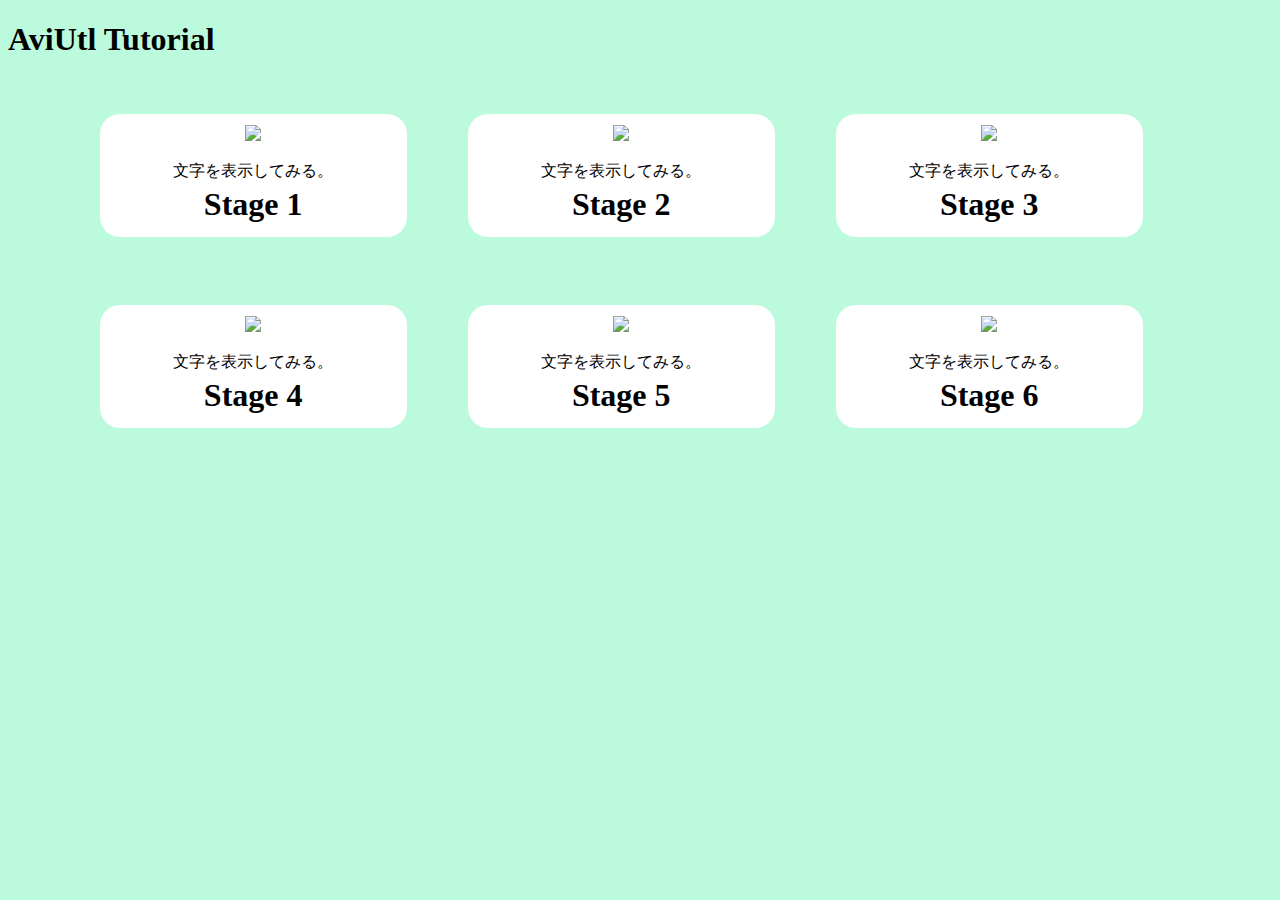
==== index.html @ 1c1b1e6e "Update index.html" ====
<!DOCTYPE html>
<html lang="en">
<head>
  <meta charset="UTF-8">
  <title>AviUtl Tutorial</title>
  <link rel="icon" type="image/png" href="" />
  <link href="https://fonts.googleapis.com/css2?family=Noto+Sans+JP&display=swap" rel="stylesheet">
  <link rel="stylesheet" href="style.css">
  <meta name="viewport" content="width=device-width,initial-scale=1" />
</head>
<body>
  <div class="header">
    <h1>AviUtl Tutorial</h1>
  </div>
  <div class="stage-container">
    <div class="stage1" id="stage">
      <img src="https://3.bp.blogspot.com/-NRVq6FSkbtQ/Wbg76GcgtEI/AAAAAAAAETc/ZW2Z3bPuxpwdcUFl8aS3Q2mEPoeXImklACLcBGAs/w1200-h630-p-k-no-nu/TA%25E6%2593%258D%25E4%25BD%259CSP.gif">
      <p>文字を表示してみる。</p>
      <h1>Stage 1</h1>
    </div>
    <div class="stage2" id="stage">
      <img src="https://3.bp.blogspot.com/-NRVq6FSkbtQ/Wbg76GcgtEI/AAAAAAAAETc/ZW2Z3bPuxpwdcUFl8aS3Q2mEPoeXImklACLcBGAs/w1200-h630-p-k-no-nu/TA%25E6%2593%258D%25E4%25BD%259CSP.gif">
      <p>文字を表示してみる。</p>
      <h1>Stage 2</h1>
    </div>
    <div class="stage3" id="stage">
      <img src="https://3.bp.blogspot.com/-NRVq6FSkbtQ/Wbg76GcgtEI/AAAAAAAAETc/ZW2Z3bPuxpwdcUFl8aS3Q2mEPoeXImklACLcBGAs/w1200-h630-p-k-no-nu/TA%25E6%2593%258D%25E4%25BD%259CSP.gif">
      <p>文字を表示してみる。</p>
      <h1>Stage 3</h1>
    </div>
    <div class="stage4" id="stage">
      <img src="https://3.bp.blogspot.com/-NRVq6FSkbtQ/Wbg76GcgtEI/AAAAAAAAETc/ZW2Z3bPuxpwdcUFl8aS3Q2mEPoeXImklACLcBGAs/w1200-h630-p-k-no-nu/TA%25E6%2593%258D%25E4%25BD%259CSP.gif">
      <p>文字を表示してみる。</p>
      <h1>Stage 4</h1>
    </div>
    <div class="stage5" id="stage">
      <img src="https://3.bp.blogspot.com/-NRVq6FSkbtQ/Wbg76GcgtEI/AAAAAAAAETc/ZW2Z3bPuxpwdcUFl8aS3Q2mEPoeXImklACLcBGAs/w1200-h630-p-k-no-nu/TA%25E6%2593%258D%25E4%25BD%259CSP.gif">
      <p>文字を表示してみる。</p>
      <h1>Stage 5</h1>
    </div>
    <div class="stage6" id="stage">
      <img src="https://3.bp.blogspot.com/-NRVq6FSkbtQ/Wbg76GcgtEI/AAAAAAAAETc/ZW2Z3bPuxpwdcUFl8aS3Q2mEPoeXImklACLcBGAs/w1200-h630-p-k-no-nu/TA%25E6%2593%258D%25E4%25BD%259CSP.gif">
      <p>文字を表示してみる。</p>
      <h1>Stage 6</h1>
    </div>
  </div>
</body>
</html>
---- style.css ----
body{
  background-color: #bbfadc;
}

.stage-container{
  width:90%;
  margin-left:5%;
  margin-right:5%;
  height:100%;
}

#stage{
  height:auto;
  width:25%;
  background-color:white;
  text-align:center;
  border-radius:20px;
  margin:3% 2.5%;
  padding:1%;
  display: inline-block;
} 

#stage img{
  width:90%;
  height:auto;
  margin-top:;
}

#stage h1{
  line-height:0px;
}
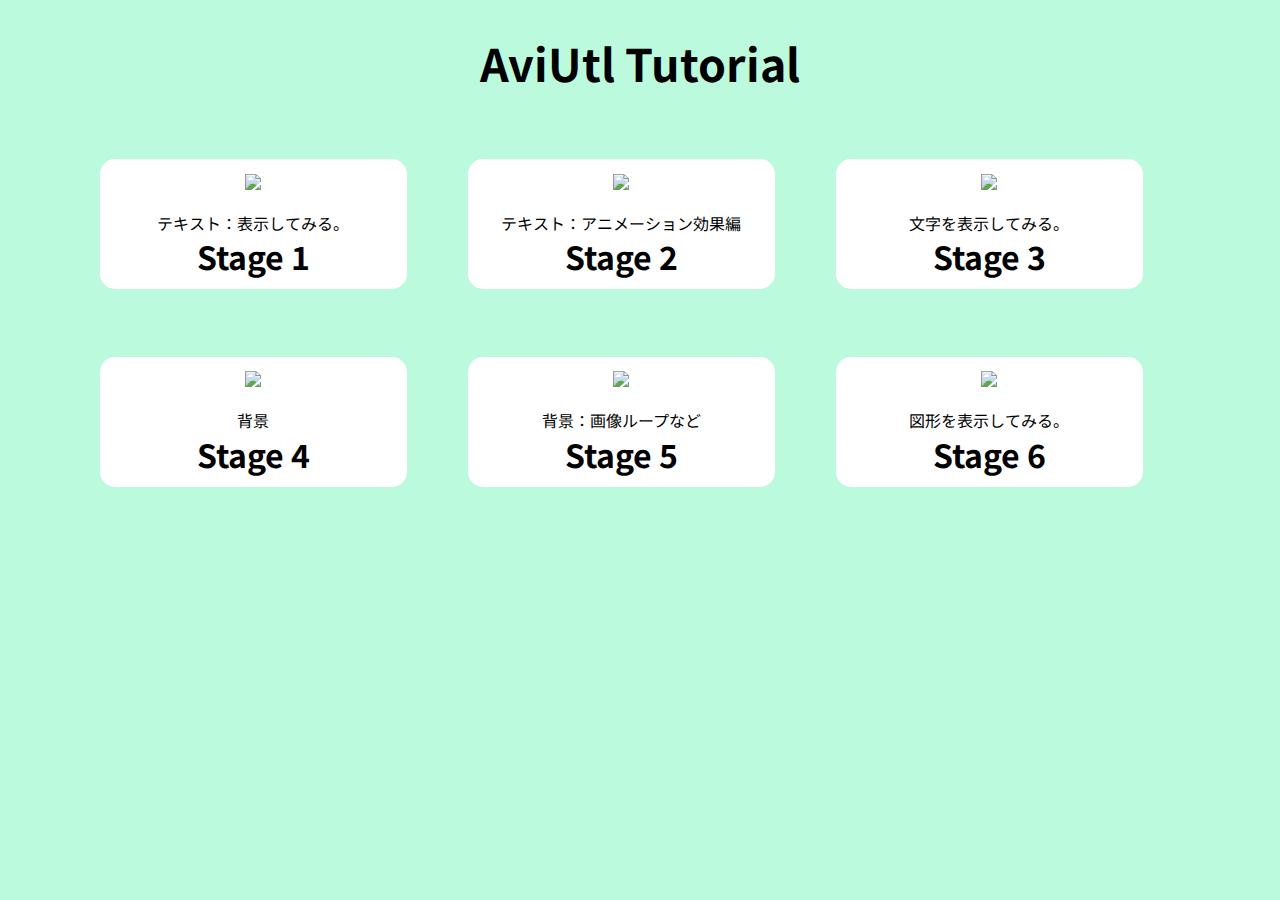
==== commit c2a9a51c: "Update index.html" ====
--- a/index.html
+++ b/index.html
@@ -15,12 +15,12 @@
   <div class="stage-container">
     <div class="stage1" id="stage">
       <img src="https://3.bp.blogspot.com/-NRVq6FSkbtQ/Wbg76GcgtEI/AAAAAAAAETc/ZW2Z3bPuxpwdcUFl8aS3Q2mEPoeXImklACLcBGAs/w1200-h630-p-k-no-nu/TA%25E6%2593%258D%25E4%25BD%259CSP.gif">
-      <p>文字を表示してみる。</p>
+      <p>テキスト：表示してみる。</p>
       <h1>Stage 1</h1>
     </div>
     <div class="stage2" id="stage">
       <img src="https://3.bp.blogspot.com/-NRVq6FSkbtQ/Wbg76GcgtEI/AAAAAAAAETc/ZW2Z3bPuxpwdcUFl8aS3Q2mEPoeXImklACLcBGAs/w1200-h630-p-k-no-nu/TA%25E6%2593%258D%25E4%25BD%259CSP.gif">
-      <p>文字を表示してみる。</p>
+      <p>テキスト：アニメーション効果編</p>
       <h1>Stage 2</h1>
     </div>
     <div class="stage3" id="stage">
@@ -30,17 +30,17 @@
     </div>
     <div class="stage4" id="stage">
       <img src="https://3.bp.blogspot.com/-NRVq6FSkbtQ/Wbg76GcgtEI/AAAAAAAAETc/ZW2Z3bPuxpwdcUFl8aS3Q2mEPoeXImklACLcBGAs/w1200-h630-p-k-no-nu/TA%25E6%2593%258D%25E4%25BD%259CSP.gif">
-      <p>文字を表示してみる。</p>
+      <p>背景</p>
       <h1>Stage 4</h1>
     </div>
     <div class="stage5" id="stage">
       <img src="https://3.bp.blogspot.com/-NRVq6FSkbtQ/Wbg76GcgtEI/AAAAAAAAETc/ZW2Z3bPuxpwdcUFl8aS3Q2mEPoeXImklACLcBGAs/w1200-h630-p-k-no-nu/TA%25E6%2593%258D%25E4%25BD%259CSP.gif">
-      <p>文字を表示してみる。</p>
+      <p>背景：画像ループなど</p>
       <h1>Stage 5</h1>
     </div>
     <div class="stage6" id="stage">
       <img src="https://3.bp.blogspot.com/-NRVq6FSkbtQ/Wbg76GcgtEI/AAAAAAAAETc/ZW2Z3bPuxpwdcUFl8aS3Q2mEPoeXImklACLcBGAs/w1200-h630-p-k-no-nu/TA%25E6%2593%258D%25E4%25BD%259CSP.gif">
-      <p>文字を表示してみる。</p>
+      <p>図形を表示してみる。</p>
       <h1>Stage 6</h1>
     </div>
   </div>
--- a/style.css
+++ b/style.css
@@ -1,5 +1,15 @@
 body{
   background-color: #bbfadc;
+  font-family:Noto Sans JP;
+}
+
+.header{
+  text-align:center;
+  height:20%;
+}
+
+.header h1{
+  font-size:3.5vw;
 }
 
 .stage-container{
@@ -14,11 +24,16 @@
   width:25%;
   background-color:white;
   text-align:center;
-  border-radius:20px;
+  border-radius:15px;
   margin:3% 2.5%;
   padding:1%;
   display: inline-block;
+  transition: box-shadow .3s;
 } 
+
+#stage:hover {
+  box-shadow: 0 0 11px rgba(33,33,33,.2); 
+}
 
 #stage img{
   width:90%;
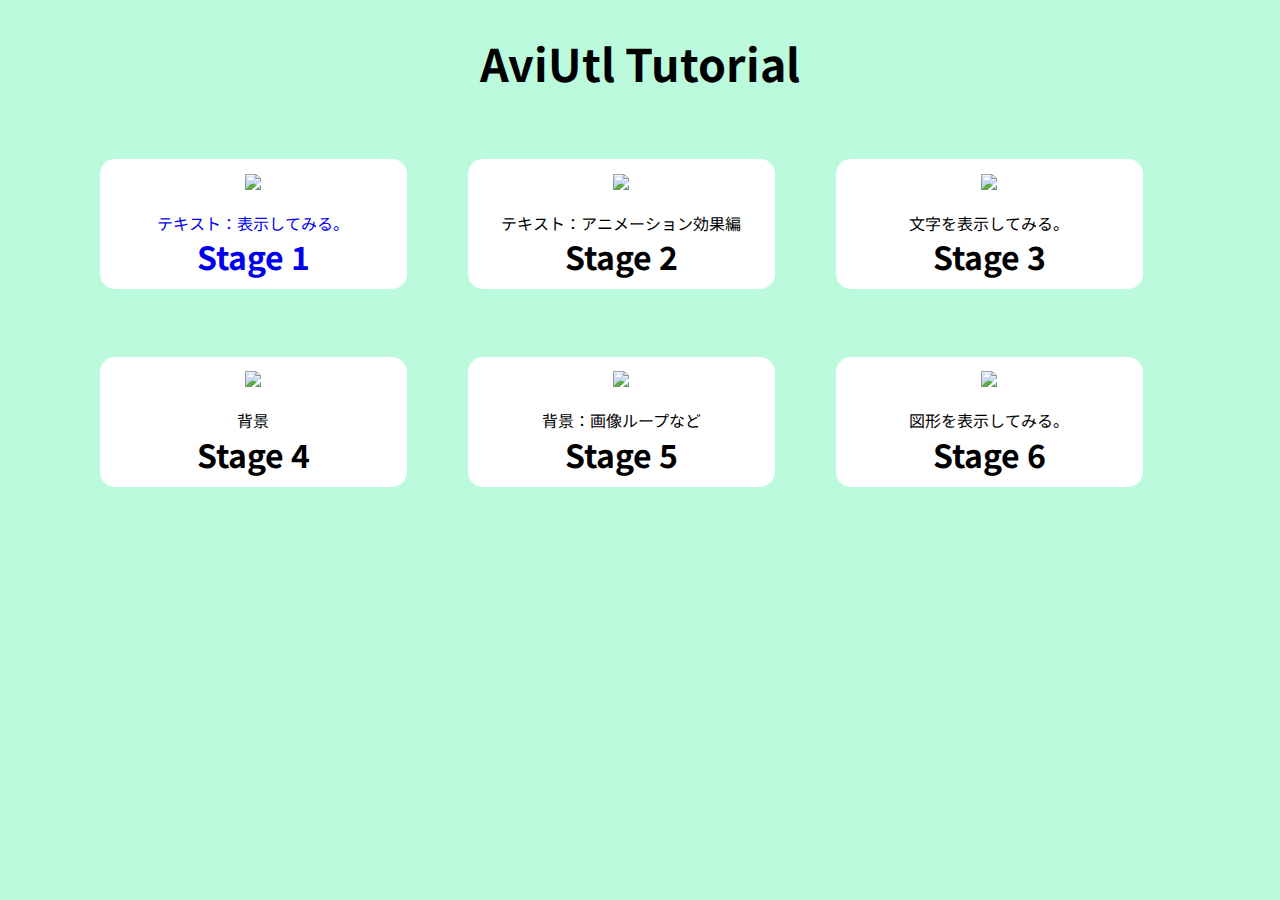
==== commit 9f4d492c: "Update index.html" ====
--- a/index.html
+++ b/index.html
@@ -13,11 +13,11 @@
     <h1>AviUtl Tutorial</h1>
   </div>
   <div class="stage-container">
-    <div class="stage1" id="stage">
+    <a href="stage1.html"><div class="stage1" id="stage">
       <img src="https://3.bp.blogspot.com/-NRVq6FSkbtQ/Wbg76GcgtEI/AAAAAAAAETc/ZW2Z3bPuxpwdcUFl8aS3Q2mEPoeXImklACLcBGAs/w1200-h630-p-k-no-nu/TA%25E6%2593%258D%25E4%25BD%259CSP.gif">
       <p>テキスト：表示してみる。</p>
       <h1>Stage 1</h1>
-    </div>
+    </div></a>
     <div class="stage2" id="stage">
       <img src="https://3.bp.blogspot.com/-NRVq6FSkbtQ/Wbg76GcgtEI/AAAAAAAAETc/ZW2Z3bPuxpwdcUFl8aS3Q2mEPoeXImklACLcBGAs/w1200-h630-p-k-no-nu/TA%25E6%2593%258D%25E4%25BD%259CSP.gif">
       <p>テキスト：アニメーション効果編</p>
--- a/style.css
+++ b/style.css
@@ -44,3 +44,7 @@
 #stage h1{
   line-height:0px;
 }
+
+a {
+    text-decoration: none !important;
+}
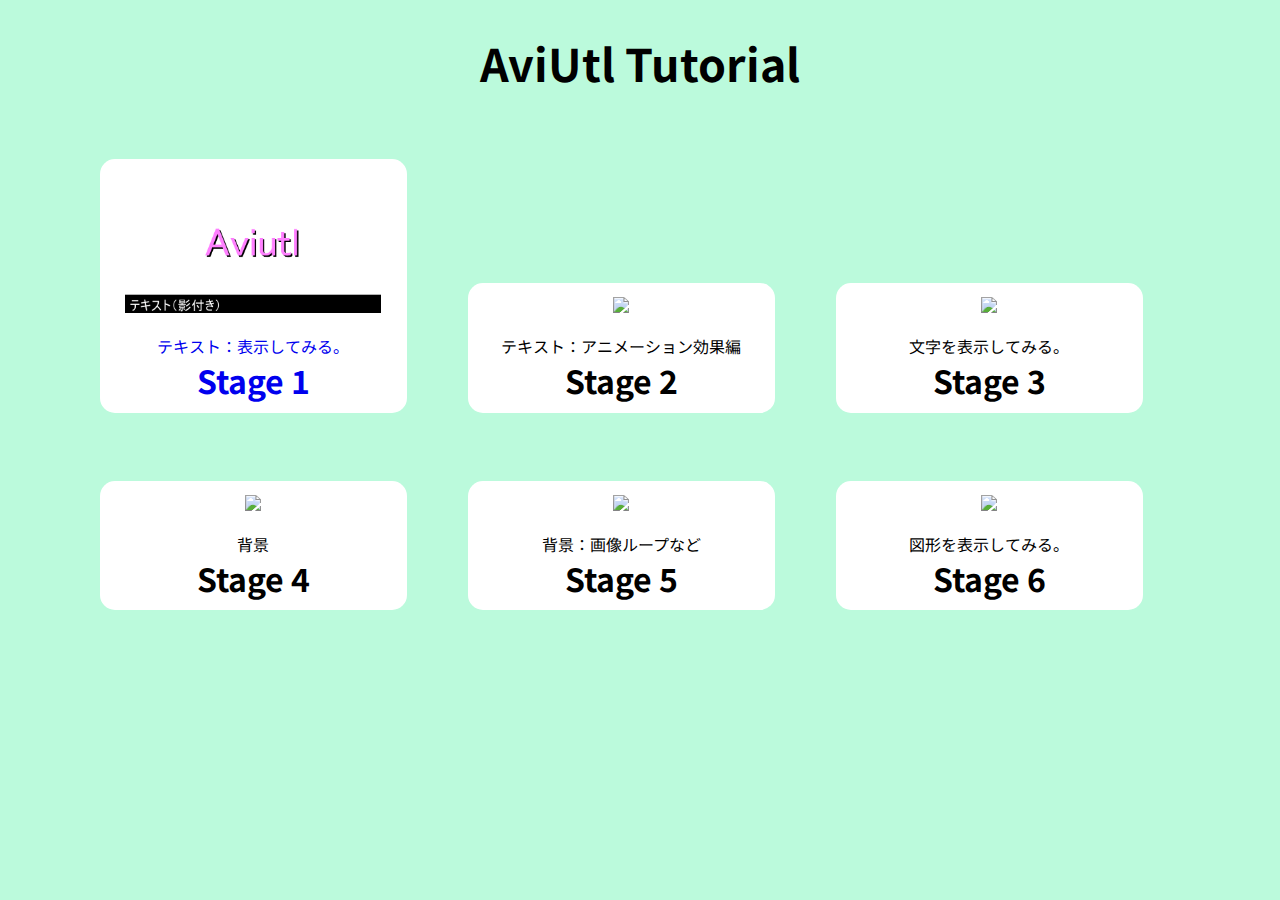
==== commit d8ff20c3: "Update index.html" ====
--- a/index.html
+++ b/index.html
@@ -14,7 +14,7 @@
   </div>
   <div class="stage-container">
     <a href="stage1.html"><div class="stage1" id="stage">
-      <img src="https://3.bp.blogspot.com/-NRVq6FSkbtQ/Wbg76GcgtEI/AAAAAAAAETc/ZW2Z3bPuxpwdcUFl8aS3Q2mEPoeXImklACLcBGAs/w1200-h630-p-k-no-nu/TA%25E6%2593%258D%25E4%25BD%259CSP.gif">
+      <img src="stage1.png">
       <p>テキスト：表示してみる。</p>
       <h1>Stage 1</h1>
     </div></a>
--- a/style.css
+++ b/style.css
@@ -1,6 +1,10 @@
 body{
   background-color: #bbfadc;
   font-family:Noto Sans JP;
+}
+
+a {
+    text-decoration: none !important;
 }
 
 .header{
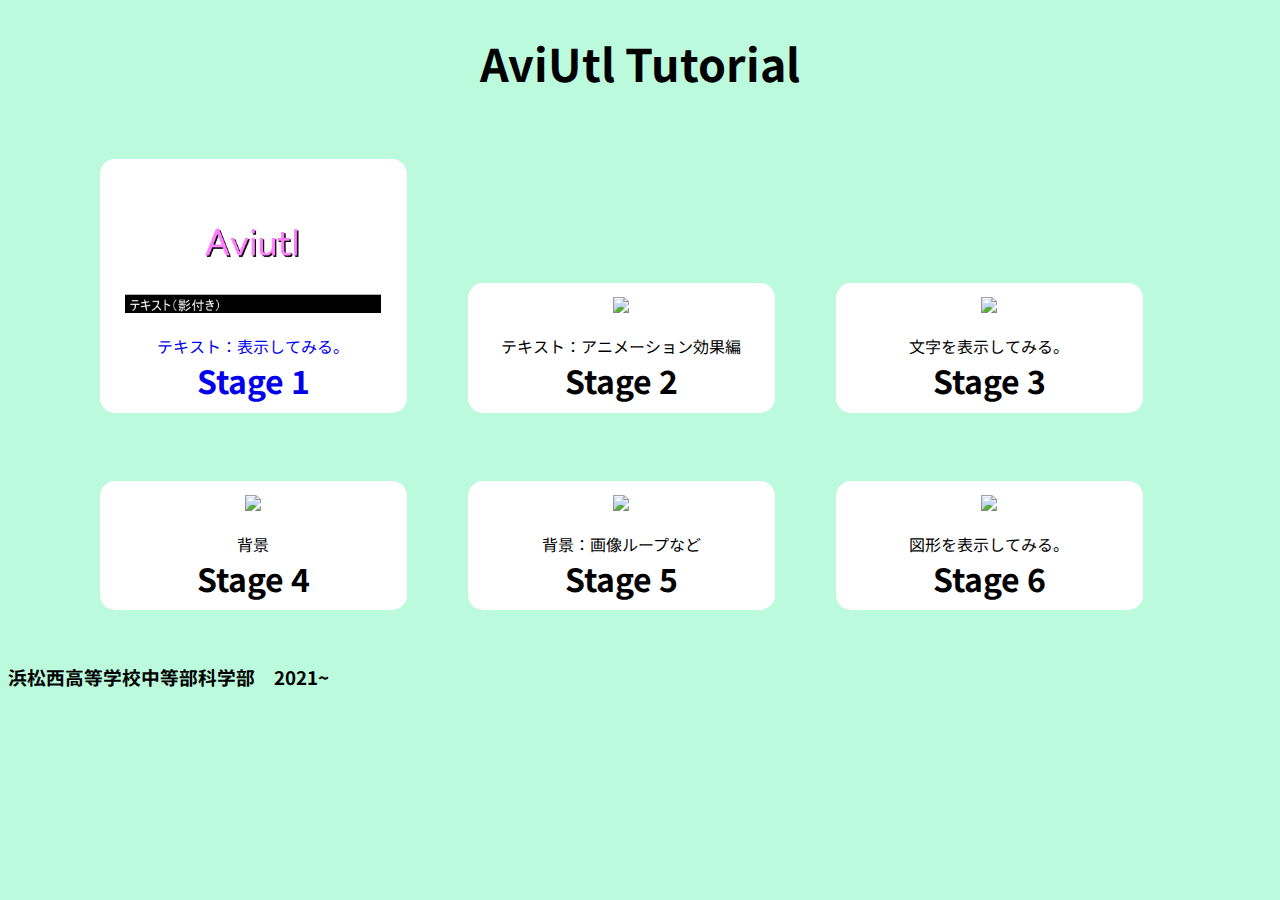
==== commit 6d558129: "Footer" ====
--- a/index.html
+++ b/index.html
@@ -44,5 +44,8 @@
       <h1>Stage 6</h1>
     </div>
   </div>
+  <div class="footer">
+   <h3>浜松西高等学校中等部科学部　2021~</h3>
+  </div>
 </body>
 </html>
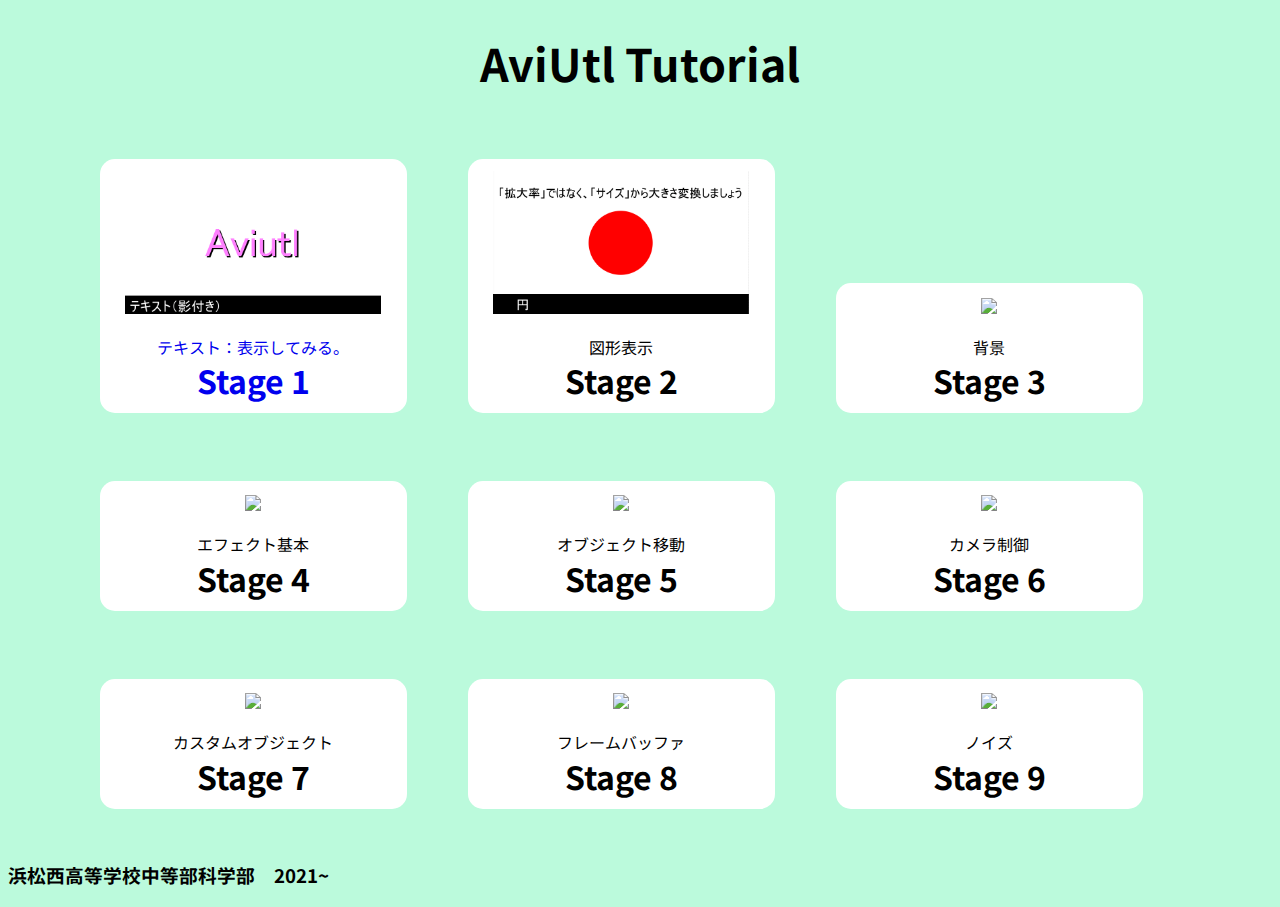
==== commit ef9691f8: "Update index.html" ====
--- a/index.html
+++ b/index.html
@@ -19,29 +19,44 @@
       <h1>Stage 1</h1>
     </div></a>
     <div class="stage2" id="stage">
-      <img src="https://3.bp.blogspot.com/-NRVq6FSkbtQ/Wbg76GcgtEI/AAAAAAAAETc/ZW2Z3bPuxpwdcUFl8aS3Q2mEPoeXImklACLcBGAs/w1200-h630-p-k-no-nu/TA%25E6%2593%258D%25E4%25BD%259CSP.gif">
-      <p>テキスト：アニメーション効果編</p>
+      <img src="stage2.png">
+      <p>図形表示</p>
       <h1>Stage 2</h1>
     </div>
     <div class="stage3" id="stage">
-      <img src="https://3.bp.blogspot.com/-NRVq6FSkbtQ/Wbg76GcgtEI/AAAAAAAAETc/ZW2Z3bPuxpwdcUFl8aS3Q2mEPoeXImklACLcBGAs/w1200-h630-p-k-no-nu/TA%25E6%2593%258D%25E4%25BD%259CSP.gif">
-      <p>文字を表示してみる。</p>
+      <img src="stage3.png">
+      <p>背景</p>
       <h1>Stage 3</h1>
     </div>
     <div class="stage4" id="stage">
-      <img src="https://3.bp.blogspot.com/-NRVq6FSkbtQ/Wbg76GcgtEI/AAAAAAAAETc/ZW2Z3bPuxpwdcUFl8aS3Q2mEPoeXImklACLcBGAs/w1200-h630-p-k-no-nu/TA%25E6%2593%258D%25E4%25BD%259CSP.gif">
-      <p>背景</p>
+      <img src="stage4.png">
+      <p>エフェクト基本</p>
       <h1>Stage 4</h1>
     </div>
     <div class="stage5" id="stage">
-      <img src="https://3.bp.blogspot.com/-NRVq6FSkbtQ/Wbg76GcgtEI/AAAAAAAAETc/ZW2Z3bPuxpwdcUFl8aS3Q2mEPoeXImklACLcBGAs/w1200-h630-p-k-no-nu/TA%25E6%2593%258D%25E4%25BD%259CSP.gif">
-      <p>背景：画像ループなど</p>
+      <img src="stage5.png">
+      <p>オブジェクト移動</p>
       <h1>Stage 5</h1>
     </div>
     <div class="stage6" id="stage">
-      <img src="https://3.bp.blogspot.com/-NRVq6FSkbtQ/Wbg76GcgtEI/AAAAAAAAETc/ZW2Z3bPuxpwdcUFl8aS3Q2mEPoeXImklACLcBGAs/w1200-h630-p-k-no-nu/TA%25E6%2593%258D%25E4%25BD%259CSP.gif">
-      <p>図形を表示してみる。</p>
+      <img src="stage6.png">
+      <p>カメラ制御</p>
       <h1>Stage 6</h1>
+    </div>
+    <div class="stage7" id="stage">
+      <img src="stage7.png">
+      <p>カスタムオブジェクト</p>
+      <h1>Stage 7</h1>
+    </div>
+    <div class="stage8" id="stage">
+      <img src="stage8.png">
+      <p>フレームバッファ</p>
+      <h1>Stage 8</h1>
+    </div>
+    <div class="stage9" id="stage">
+      <img src="stage9.png">
+      <p>ノイズ</p>
+      <h1>Stage 9</h1>
     </div>
   </div>
   <div class="footer">
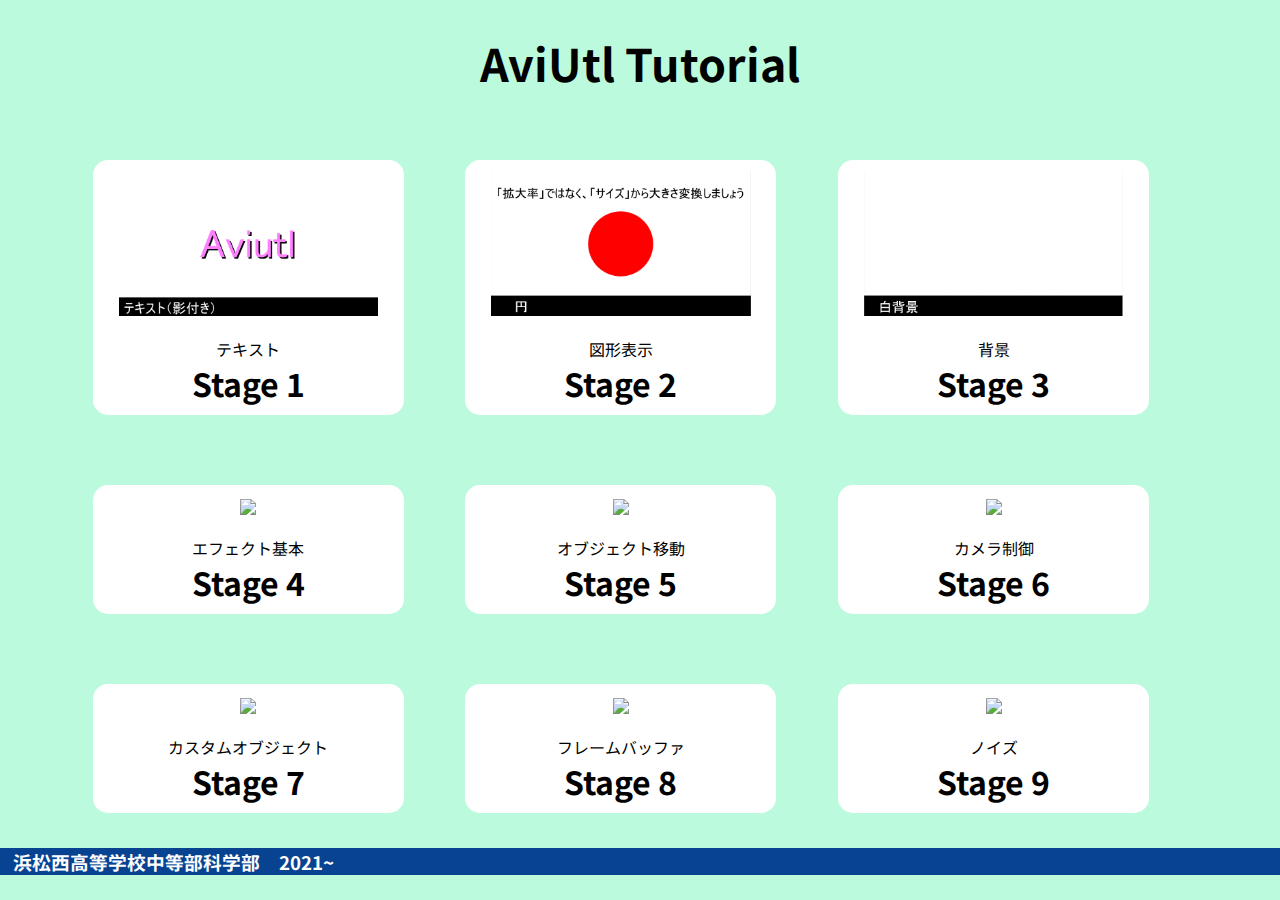
==== commit 0dd691c4: "Update index.html" ====
--- a/index.html
+++ b/index.html
@@ -15,49 +15,49 @@
   <div class="stage-container">
     <a href="stage1.html"><div class="stage1" id="stage">
       <img src="stage1.png">
-      <p>テキスト：表示してみる。</p>
+      <p>テキスト</p>
       <h1>Stage 1</h1>
     </div></a>
-    <div class="stage2" id="stage">
+    <a href="stage2.html"><div class="stage2" id="stage">
       <img src="stage2.png">
       <p>図形表示</p>
       <h1>Stage 2</h1>
-    </div>
-    <div class="stage3" id="stage">
+    </div></a>
+    <a href="stage3.html"><div class="stage3" id="stage">
       <img src="stage3.png">
       <p>背景</p>
       <h1>Stage 3</h1>
-    </div>
-    <div class="stage4" id="stage">
+    </div></a>
+    <a href="stage4.html"><div class="stage4" id="stage">
       <img src="stage4.png">
       <p>エフェクト基本</p>
       <h1>Stage 4</h1>
-    </div>
-    <div class="stage5" id="stage">
+    </div></a>
+    <a href="stage5.html"><div class="stage5" id="stage">
       <img src="stage5.png">
       <p>オブジェクト移動</p>
       <h1>Stage 5</h1>
-    </div>
-    <div class="stage6" id="stage">
+    </div></a>
+    <a href="stage6.html"><div class="stage6" id="stage">
       <img src="stage6.png">
       <p>カメラ制御</p>
       <h1>Stage 6</h1>
-    </div>
-    <div class="stage7" id="stage">
+    </div></a>
+    <a href="stage7.html"><div class="stage7" id="stage">
       <img src="stage7.png">
       <p>カスタムオブジェクト</p>
       <h1>Stage 7</h1>
-    </div>
-    <div class="stage8" id="stage">
+    </div></a>
+    <a href="stage8.html"><div class="stage8" id="stage">
       <img src="stage8.png">
       <p>フレームバッファ</p>
       <h1>Stage 8</h1>
-    </div>
-    <div class="stage9" id="stage">
+    </div></a>
+    <a href="stage9.html"><div class="stage9" id="stage">
       <img src="stage9.png">
       <p>ノイズ</p>
       <h1>Stage 9</h1>
-    </div>
+    </div></a>
   </div>
   <div class="footer">
    <h3>浜松西高等学校中等部科学部　2021~</h3>
--- a/style.css
+++ b/style.css
@@ -1,10 +1,13 @@
 body{
   background-color: #bbfadc;
   font-family:Noto Sans JP;
+  margin:0px;
+  padding:0px;
 }
 
 a {
-    text-decoration: none !important;
+  text-decoration: none !important;
+  color: inherit;
 }
 
 .header{
@@ -52,3 +55,14 @@
 a {
     text-decoration: none !important;
 }
+
+.footer{
+  background-color:#074391;
+}
+
+.footer h3{
+  margin-block-start: 0em;
+  margin-block-end: 0em;
+  color:white;
+  margin-left:1vw;
+}
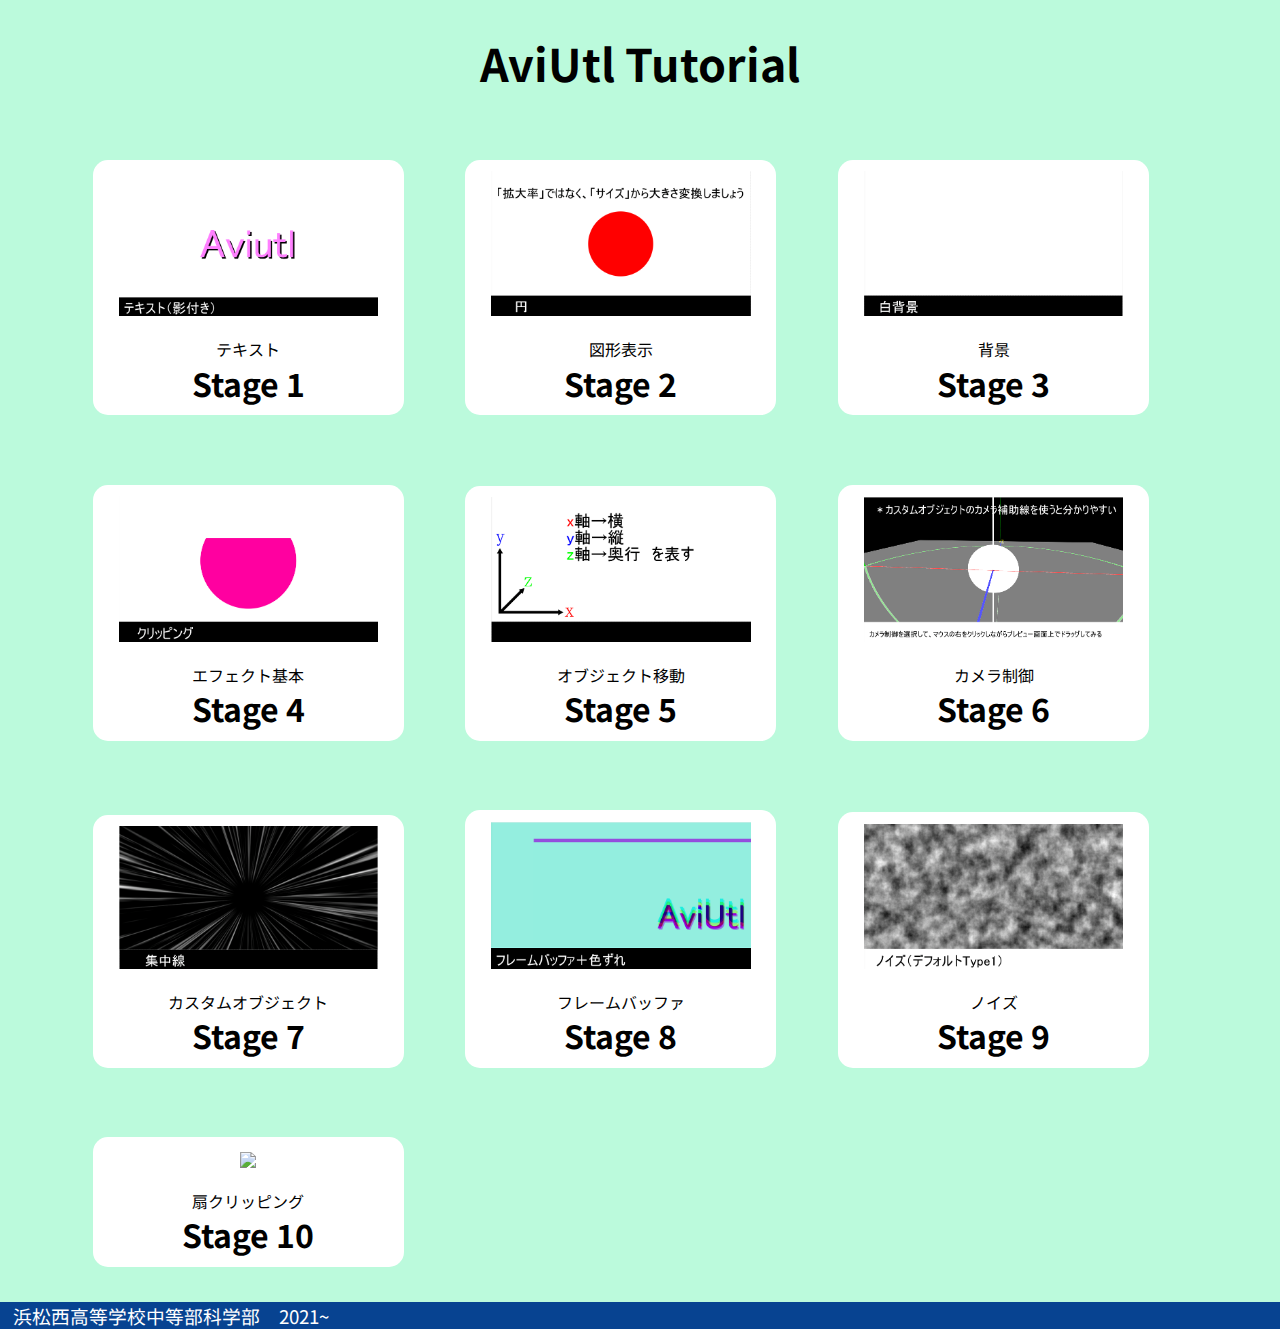
==== commit fc4bb990: "Update index.html" ====
--- a/index.html
+++ b/index.html
@@ -58,6 +58,11 @@
       <p>ノイズ</p>
       <h1>Stage 9</h1>
     </div></a>
+    <a href="stage10.html"><div class="stage10" id="stage">
+      <img src="stage10.png">
+      <p>扇クリッピング</p>
+      <h1>Stage 10</h1>
+    </div></a>
   </div>
   <div class="footer">
    <h3>浜松西高等学校中等部科学部　2021~</h3>
--- a/style.css
+++ b/style.css
@@ -65,4 +65,5 @@
   margin-block-end: 0em;
   color:white;
   margin-left:1vw;
+  font-weight: normal;
 }
